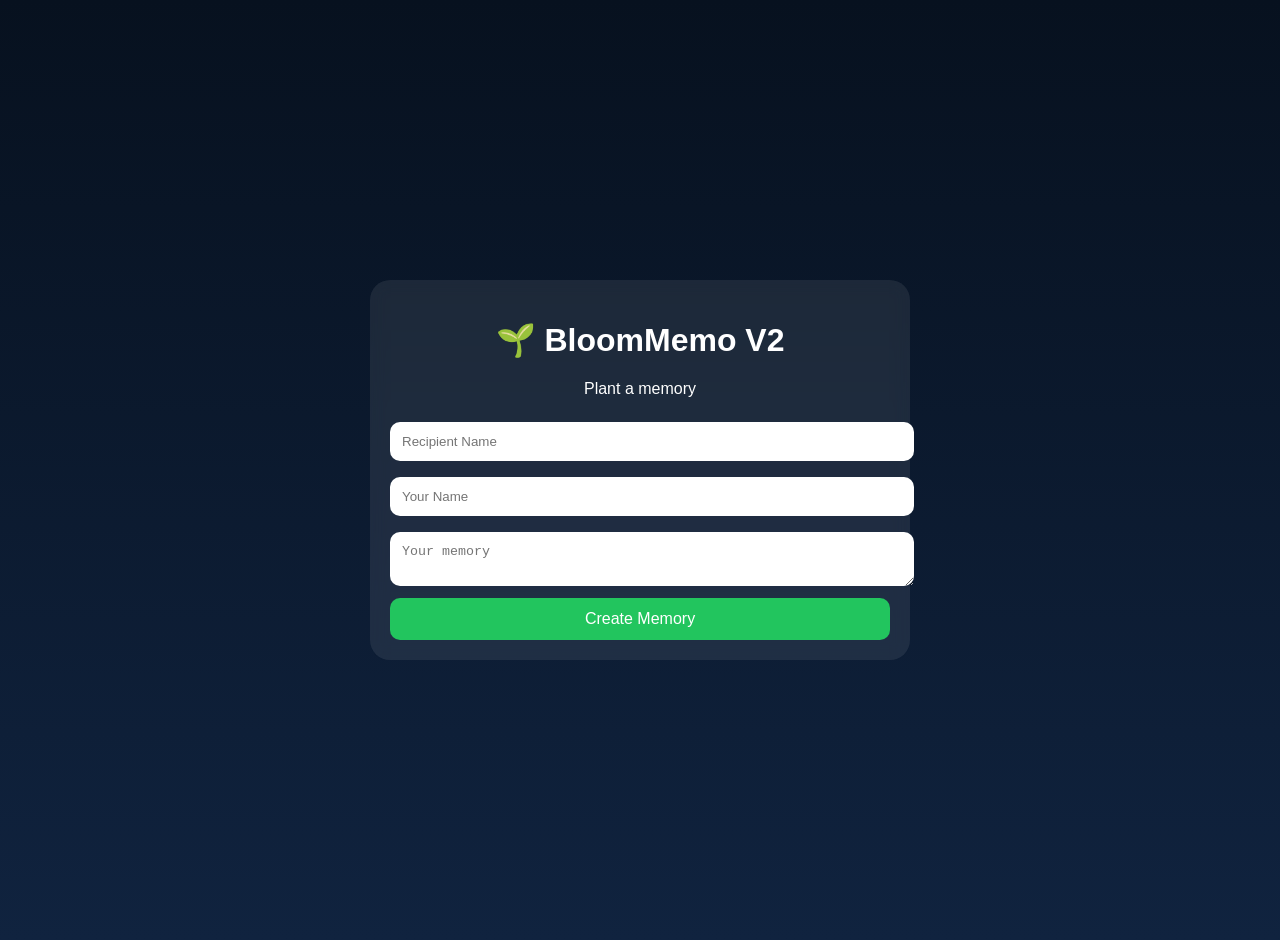
==== index.html @ ae324373 "Add files via upload" ====
<!DOCTYPE html>
<html lang="en">
<head>
<meta charset="UTF-8">
<meta name="viewport" content="width=device-width, initial-scale=1.0">
<title>BloomMemo V2</title>
<style>
body{
margin:0;font-family:Arial,sans-serif;
background:linear-gradient(#07111f,#10233f);
color:white;min-height:100vh;
display:flex;justify-content:center;align-items:center;
padding:20px;
}
.card{
width:100%;max-width:500px;
background:rgba(255,255,255,.08);
backdrop-filter:blur(8px);
padding:20px;border-radius:20px;
}
input,textarea{
width:100%;padding:12px;margin:8px 0;
border:none;border-radius:10px;
}
button{
width:100%;padding:12px;border:none;
border-radius:10px;background:#22c55e;
color:white;font-size:16px;cursor:pointer;
}
.center{text-align:center}
#garden{height:260px;position:relative;overflow:hidden}
#soil{
position:absolute;bottom:0;width:100%;
height:70px;background:#4a2f1d;border-radius:20px 20px 0 0;
}
#plant{
position:absolute;left:50%;bottom:70px;
transform:translateX(-50%);
font-size:30px;
}
.hidden{display:none}
.link{
background:#111;padding:10px;border-radius:10px;
word-break:break-all;margin:10px 0;
}
</style>
</head>
<body>
<div class="card" id="app"></div>

<script>
const app=document.getElementById("app");

function home(){
app.innerHTML=`
<h1 class="center">🌱 BloomMemo V2</h1>
<p class="center">Plant a memory</p>
<input id="to" placeholder="Recipient Name">
<input id="from" placeholder="Your Name">
<textarea id="msg" placeholder="Your memory"></textarea>
<button onclick="createMemory()">Create Memory</button>
`;
}

function createMemory(){
const data={
to:document.getElementById("to").value,
from:document.getElementById("from").value,
msg:document.getElementById("msg").value
};

const encoded=btoa(unescape(encodeURIComponent(JSON.stringify(data))));
const url=location.origin+location.pathname+"?m="+encoded;

app.innerHTML=`
<h2>🌸 Memory Created</h2>
<div class="link">${url}</div>
<button onclick="navigator.clipboard.writeText('${url}')">Copy Link</button>
<p>Host this file on Netlify/GitHub Pages for public sharing.</p>
`;
}

function showMemory(data){
app.innerHTML=`
<div id="garden">
<div id="plant">🌰</div>
<div id="soil"></div>
</div>
<h2 class="center">A memory for ${data.to}</h2>
<p class="center">From ${data.from}</p>
<button id="revealBtn" class="hidden" onclick="reveal()">💌 Reveal Memory</button>
<div id="memory"></div>
`;

const plant=document.getElementById("plant");
const btn=document.getElementById("revealBtn");

setTimeout(()=>{plant.innerHTML="🌱";plant.style.fontSize="40px";},1000);
setTimeout(()=>{plant.innerHTML="🌿";plant.style.fontSize="55px";},2200);
setTimeout(()=>{plant.innerHTML="🌷";plant.style.fontSize="70px";},3500);
setTimeout(()=>{plant.innerHTML="🌸";plant.style.fontSize="90px";},5000);
setTimeout(()=>{btn.classList.remove("hidden");},5500);

window.reveal=function(){
let visits=Number(localStorage.getItem("bloommemo_visits")||0)+1;
localStorage.setItem("bloommemo_visits",visits);

document.getElementById("memory").innerHTML=`
<div style="margin-top:15px;padding:15px;background:rgba(255,255,255,.1);border-radius:12px">
<h3>💌 Memory</h3>
<p>${data.msg}</p>
<p><b>Visitors:</b> ${visits}</p>
<button onclick="water()">💧 Water Memory</button>
<div id="waterLevel"></div>
</div>`;
}

window.water=function(){
let water=Number(localStorage.getItem("water")||0)+1;
localStorage.setItem("water",water);
document.getElementById("waterLevel").innerHTML=
"Growth Level: "+water+" 💧";
}
}

const params=new URLSearchParams(location.search);
if(params.get("m")){
const data=JSON.parse(decodeURIComponent(escape(atob(params.get("m")))));
showMemory(data);
}else{
home();
}
</script>
</body>
</html>
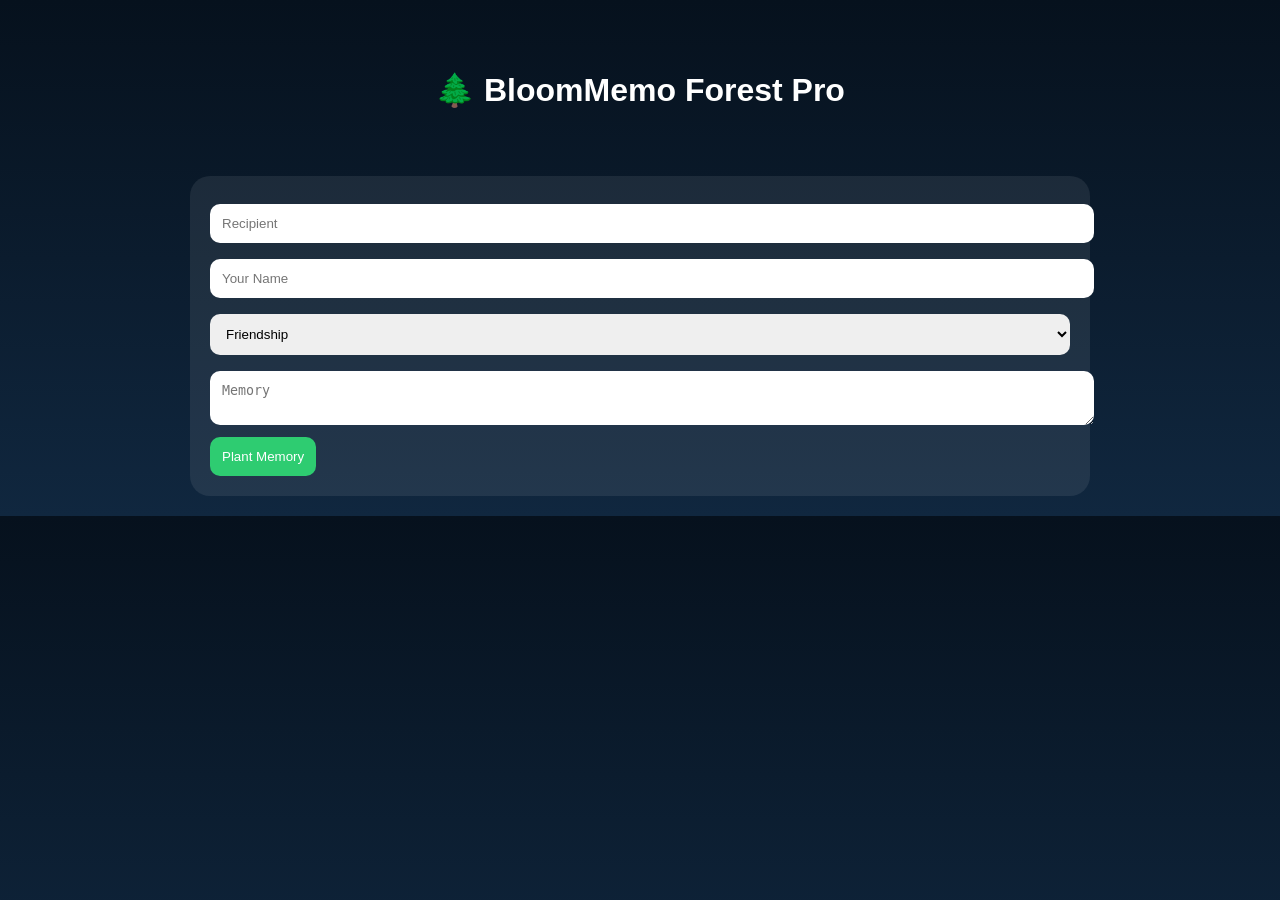
==== commit 8e7ad386: "Add files via upload updated" ====
--- a/index.html
+++ b/index.html
@@ -1,135 +1,41 @@
 <!DOCTYPE html>
-<html lang="en">
-<head>
-<meta charset="UTF-8">
-<meta name="viewport" content="width=device-width, initial-scale=1.0">
-<title>BloomMemo V2</title>
+<html><head><meta charset='UTF-8'><meta name='viewport' content='width=device-width,initial-scale=1'>
+<title>BloomMemo Forest Pro</title>
 <style>
-body{
-margin:0;font-family:Arial,sans-serif;
-background:linear-gradient(#07111f,#10233f);
-color:white;min-height:100vh;
-display:flex;justify-content:center;align-items:center;
-padding:20px;
+body{margin:0;font-family:Arial;background:linear-gradient(#06111d,#10273f);color:white}
+.container{max-width:900px;margin:auto;padding:20px}
+.card{background:rgba(255,255,255,.08);padding:20px;border-radius:20px;margin-top:15px}
+input,textarea,select{width:100%;padding:12px;margin:8px 0;border-radius:10px;border:none}
+button{padding:12px;border:none;border-radius:10px;background:#2ecc71;color:white}
+.hero{text-align:center;padding:30px}
+.grow{font-size:90px;text-align:center}
+.link{background:#111;padding:10px;border-radius:10px;word-break:break-all}
+</style></head>
+<body><div class='container' id='app'></div>
+<script>
+const app=document.getElementById('app');
+function home(){
+app.innerHTML=`<div class='hero'><h1>🌲 BloomMemo Forest Pro</h1></div>
+<div class='card'>
+<input id='to' placeholder='Recipient'>
+<input id='from' placeholder='Your Name'>
+<select id='cat'><option>Friendship</option><option>Love</option><option>Family</option></select>
+<textarea id='msg' placeholder='Memory'></textarea>
+<button onclick='createMemory()'>Plant Memory</button></div>`;
 }
-.card{
-width:100%;max-width:500px;
-background:rgba(255,255,255,.08);
-backdrop-filter:blur(8px);
-padding:20px;border-radius:20px;
+function createMemory(){
+const d={to:to.value,from:from.value,cat:cat.value,msg:msg.value};
+const e=btoa(JSON.stringify(d));
+const url=location.origin+location.pathname+'?m='+e;
+app.innerHTML=`<div class='card'><h2>Share Link</h2><div class='link'>${url}</div></div>`;
 }
-input,textarea{
-width:100%;padding:12px;margin:8px 0;
-border:none;border-radius:10px;
+function memoryPage(d){
+app.innerHTML=`<div class='hero'><h1>Memory for ${d.to}</h1><p>${d.from}</p></div>
+<div class='card'><div id='plant' class='grow'>🌰</div><button id='r' style='display:none'>Reveal</button><div id='c'></div></div>`;
+const stages=['🌰','🌱','🌿','🌷','🌸','🌳']; let i=0;
+let t=setInterval(()=>{i++; if(i<stages.length){plant.innerHTML=stages[i]} else {clearInterval(t); r.style.display='inline-block';}},800);
+r.onclick=()=>{c.innerHTML='<div class="card"><h3>'+d.cat+'</h3><p>'+d.msg+'</p></div>';}
 }
-button{
-width:100%;padding:12px;border:none;
-border-radius:10px;background:#22c55e;
-color:white;font-size:16px;cursor:pointer;
-}
-.center{text-align:center}
-#garden{height:260px;position:relative;overflow:hidden}
-#soil{
-position:absolute;bottom:0;width:100%;
-height:70px;background:#4a2f1d;border-radius:20px 20px 0 0;
-}
-#plant{
-position:absolute;left:50%;bottom:70px;
-transform:translateX(-50%);
-font-size:30px;
-}
-.hidden{display:none}
-.link{
-background:#111;padding:10px;border-radius:10px;
-word-break:break-all;margin:10px 0;
-}
-</style>
-</head>
-<body>
-<div class="card" id="app"></div>
-
-<script>
-const app=document.getElementById("app");
-
-function home(){
-app.innerHTML=`
-<h1 class="center">🌱 BloomMemo V2</h1>
-<p class="center">Plant a memory</p>
-<input id="to" placeholder="Recipient Name">
-<input id="from" placeholder="Your Name">
-<textarea id="msg" placeholder="Your memory"></textarea>
-<button onclick="createMemory()">Create Memory</button>
-`;
-}
-
-function createMemory(){
-const data={
-to:document.getElementById("to").value,
-from:document.getElementById("from").value,
-msg:document.getElementById("msg").value
-};
-
-const encoded=btoa(unescape(encodeURIComponent(JSON.stringify(data))));
-const url=location.origin+location.pathname+"?m="+encoded;
-
-app.innerHTML=`
-<h2>🌸 Memory Created</h2>
-<div class="link">${url}</div>
-<button onclick="navigator.clipboard.writeText('${url}')">Copy Link</button>
-<p>Host this file on Netlify/GitHub Pages for public sharing.</p>
-`;
-}
-
-function showMemory(data){
-app.innerHTML=`
-<div id="garden">
-<div id="plant">🌰</div>
-<div id="soil"></div>
-</div>
-<h2 class="center">A memory for ${data.to}</h2>
-<p class="center">From ${data.from}</p>
-<button id="revealBtn" class="hidden" onclick="reveal()">💌 Reveal Memory</button>
-<div id="memory"></div>
-`;
-
-const plant=document.getElementById("plant");
-const btn=document.getElementById("revealBtn");
-
-setTimeout(()=>{plant.innerHTML="🌱";plant.style.fontSize="40px";},1000);
-setTimeout(()=>{plant.innerHTML="🌿";plant.style.fontSize="55px";},2200);
-setTimeout(()=>{plant.innerHTML="🌷";plant.style.fontSize="70px";},3500);
-setTimeout(()=>{plant.innerHTML="🌸";plant.style.fontSize="90px";},5000);
-setTimeout(()=>{btn.classList.remove("hidden");},5500);
-
-window.reveal=function(){
-let visits=Number(localStorage.getItem("bloommemo_visits")||0)+1;
-localStorage.setItem("bloommemo_visits",visits);
-
-document.getElementById("memory").innerHTML=`
-<div style="margin-top:15px;padding:15px;background:rgba(255,255,255,.1);border-radius:12px">
-<h3>💌 Memory</h3>
-<p>${data.msg}</p>
-<p><b>Visitors:</b> ${visits}</p>
-<button onclick="water()">💧 Water Memory</button>
-<div id="waterLevel"></div>
-</div>`;
-}
-
-window.water=function(){
-let water=Number(localStorage.getItem("water")||0)+1;
-localStorage.setItem("water",water);
-document.getElementById("waterLevel").innerHTML=
-"Growth Level: "+water+" 💧";
-}
-}
-
-const params=new URLSearchParams(location.search);
-if(params.get("m")){
-const data=JSON.parse(decodeURIComponent(escape(atob(params.get("m")))));
-showMemory(data);
-}else{
-home();
-}
-</script>
-</body>
-</html>
+const p=new URLSearchParams(location.search);
+if(p.get('m')) memoryPage(JSON.parse(atob(p.get('m')))); else home();
+</script></body></html>
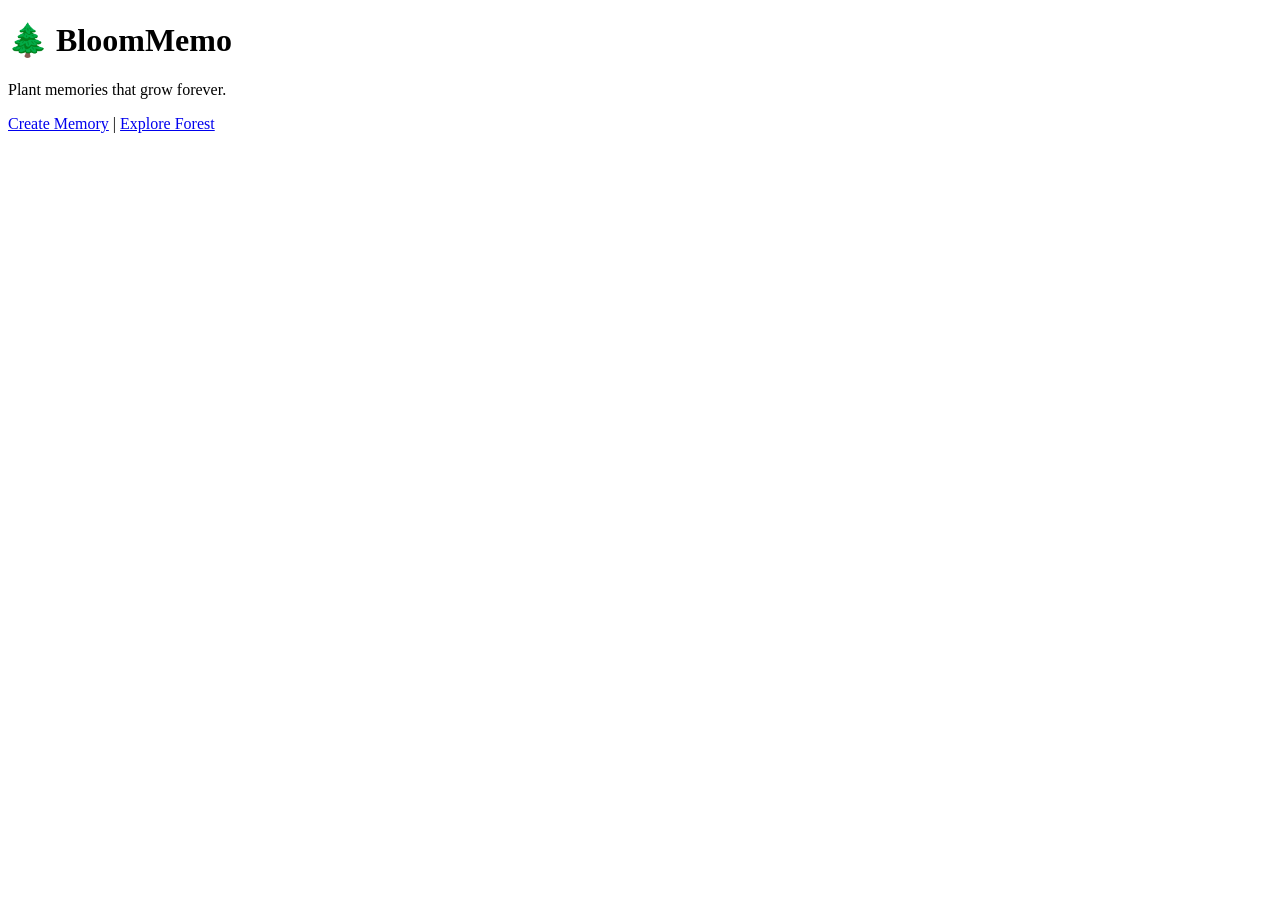
==== commit 8e403dc5: "some more changes" ====
--- a/index.html
+++ b/index.html
@@ -1,41 +1 @@
-<!DOCTYPE html>
-<html><head><meta charset='UTF-8'><meta name='viewport' content='width=device-width,initial-scale=1'>
-<title>BloomMemo Forest Pro</title>
-<style>
-body{margin:0;font-family:Arial;background:linear-gradient(#06111d,#10273f);color:white}
-.container{max-width:900px;margin:auto;padding:20px}
-.card{background:rgba(255,255,255,.08);padding:20px;border-radius:20px;margin-top:15px}
-input,textarea,select{width:100%;padding:12px;margin:8px 0;border-radius:10px;border:none}
-button{padding:12px;border:none;border-radius:10px;background:#2ecc71;color:white}
-.hero{text-align:center;padding:30px}
-.grow{font-size:90px;text-align:center}
-.link{background:#111;padding:10px;border-radius:10px;word-break:break-all}
-</style></head>
-<body><div class='container' id='app'></div>
-<script>
-const app=document.getElementById('app');
-function home(){
-app.innerHTML=`<div class='hero'><h1>🌲 BloomMemo Forest Pro</h1></div>
-<div class='card'>
-<input id='to' placeholder='Recipient'>
-<input id='from' placeholder='Your Name'>
-<select id='cat'><option>Friendship</option><option>Love</option><option>Family</option></select>
-<textarea id='msg' placeholder='Memory'></textarea>
-<button onclick='createMemory()'>Plant Memory</button></div>`;
-}
-function createMemory(){
-const d={to:to.value,from:from.value,cat:cat.value,msg:msg.value};
-const e=btoa(JSON.stringify(d));
-const url=location.origin+location.pathname+'?m='+e;
-app.innerHTML=`<div class='card'><h2>Share Link</h2><div class='link'>${url}</div></div>`;
-}
-function memoryPage(d){
-app.innerHTML=`<div class='hero'><h1>Memory for ${d.to}</h1><p>${d.from}</p></div>
-<div class='card'><div id='plant' class='grow'>🌰</div><button id='r' style='display:none'>Reveal</button><div id='c'></div></div>`;
-const stages=['🌰','🌱','🌿','🌷','🌸','🌳']; let i=0;
-let t=setInterval(()=>{i++; if(i<stages.length){plant.innerHTML=stages[i]} else {clearInterval(t); r.style.display='inline-block';}},800);
-r.onclick=()=>{c.innerHTML='<div class="card"><h3>'+d.cat+'</h3><p>'+d.msg+'</p></div>';}
-}
-const p=new URLSearchParams(location.search);
-if(p.get('m')) memoryPage(JSON.parse(atob(p.get('m')))); else home();
-</script></body></html>+<!DOCTYPE html><html><head><title>BloomMemo</title><link rel='stylesheet' href='css/style.css'></head><body><h1>🌲 BloomMemo</h1><p>Plant memories that grow forever.</p><a href='create.html'>Create Memory</a> | <a href='forest.html'>Explore Forest</a></body></html>
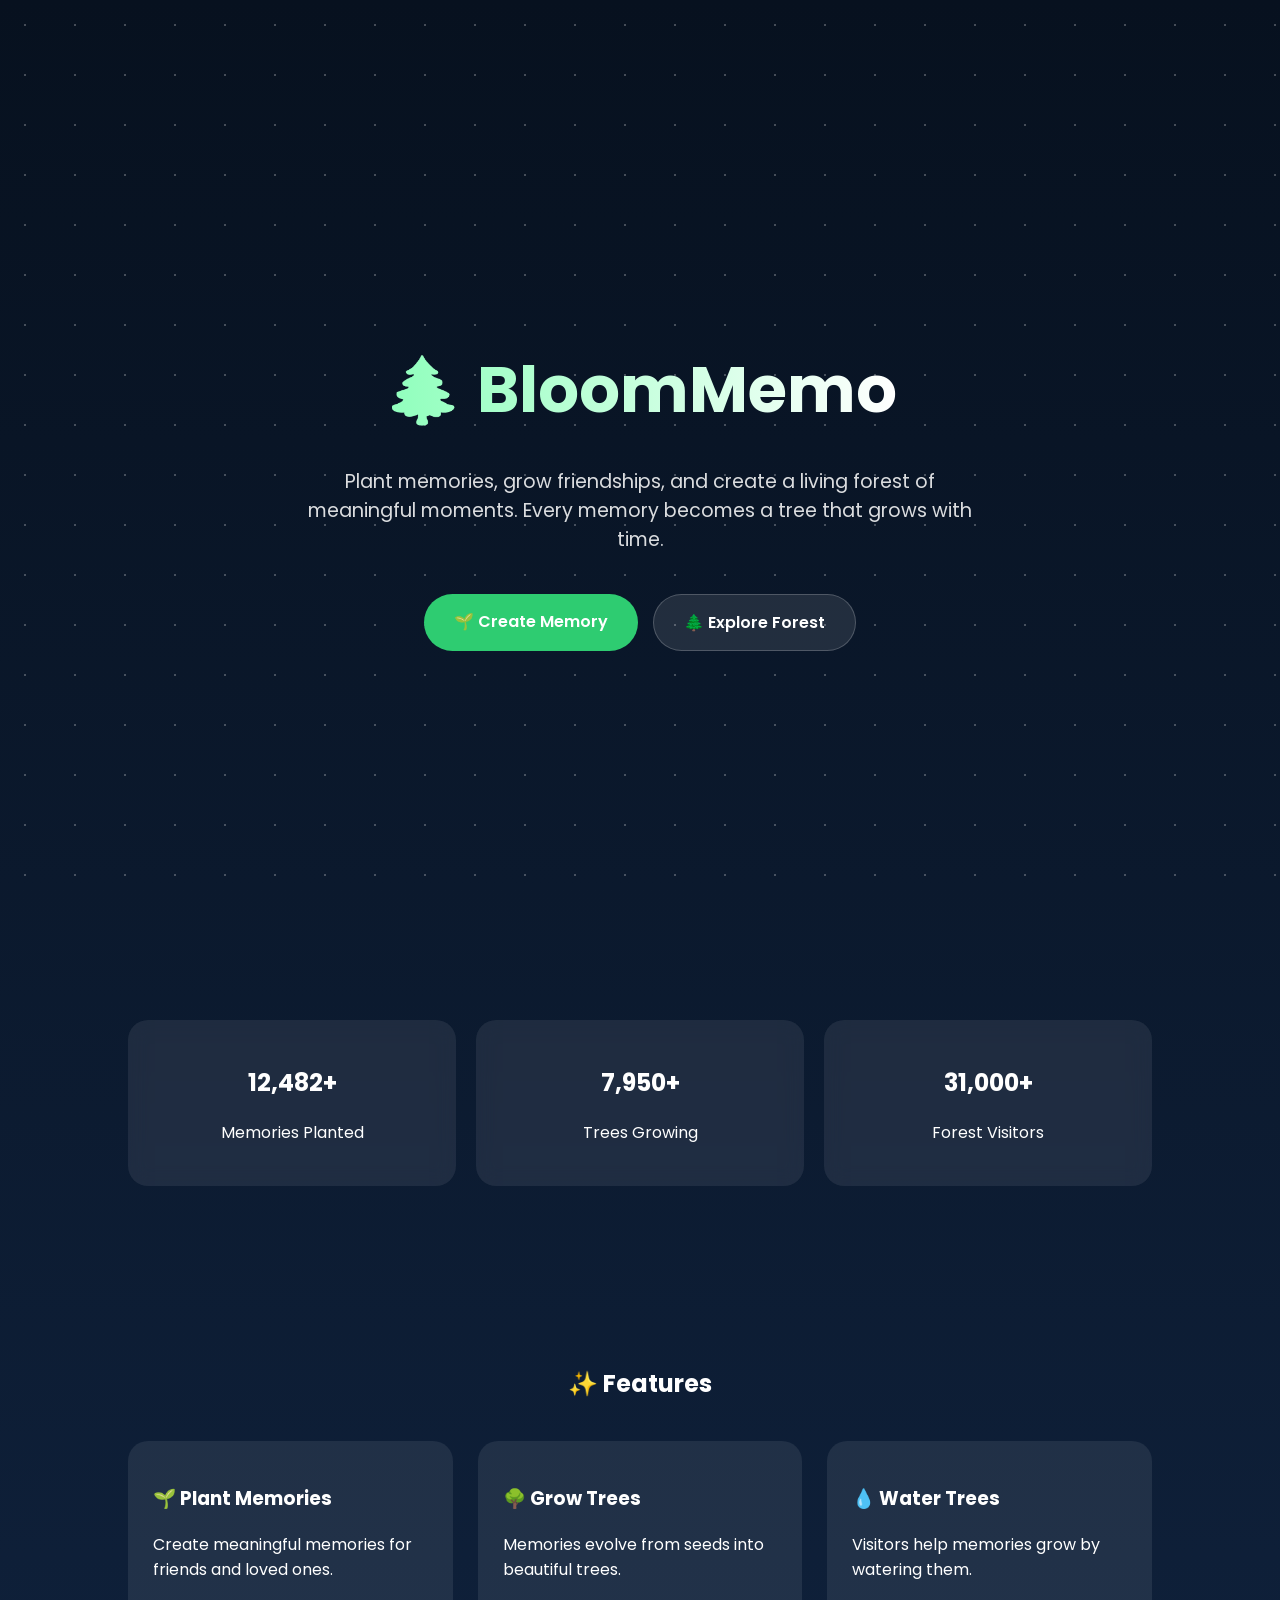
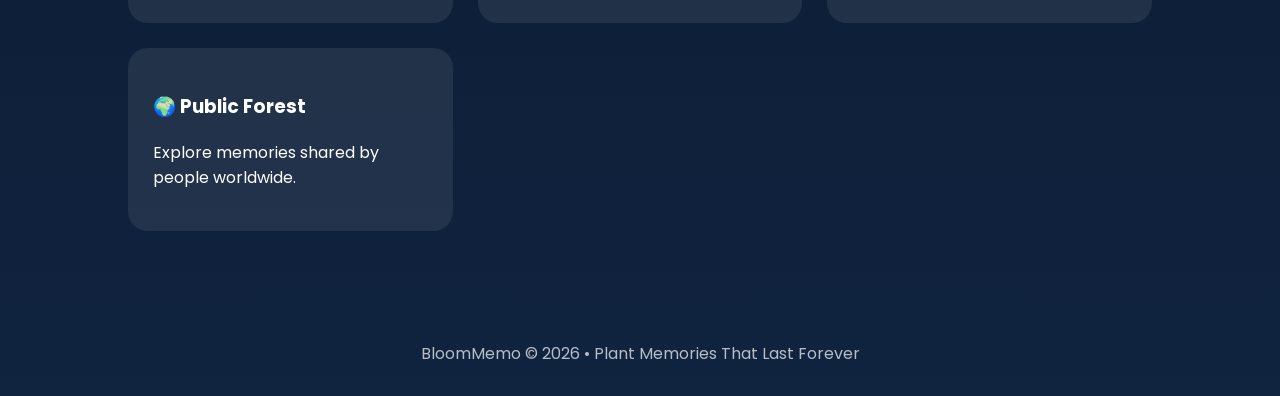
==== commit 73a2fa32: "Update index.html" ====
--- a/index.html
+++ b/index.html
@@ -1 +1,219 @@
-<!DOCTYPE html><html><head><title>BloomMemo</title><link rel='stylesheet' href='css/style.css'></head><body><h1>🌲 BloomMemo</h1><p>Plant memories that grow forever.</p><a href='create.html'>Create Memory</a> | <a href='forest.html'>Explore Forest</a></body></html>+<!DOCTYPE html>
+
+<html lang="en">
+
+<head>
+<meta charset="UTF-8">
+<meta name="viewport" content="width=device-width, initial-scale=1.0">
+
+<title>BloomMemo | Plant Memories That Grow Forever</title>
+
+<link rel="stylesheet" href="css/style.css">
+
+<link href="https://fonts.googleapis.com/css2?family=Poppins:wght@300;400;500;600;700&display=swap" rel="stylesheet">
+
+<style>
+
+body{
+margin:0;
+font-family:'Poppins',sans-serif;
+background:linear-gradient(180deg,#07111f,#10233f);
+color:white;
+overflow-x:hidden;
+}
+
+.hero{
+min-height:100vh;
+display:flex;
+flex-direction:column;
+justify-content:center;
+align-items:center;
+text-align:center;
+padding:20px;
+position:relative;
+}
+
+.hero h1{
+font-size:4rem;
+margin-bottom:10px;
+background:linear-gradient(90deg,#8fffbc,#ffffff);
+-webkit-background-clip:text;
+-webkit-text-fill-color:transparent;
+}
+
+.hero p{
+font-size:1.2rem;
+max-width:700px;
+opacity:.85;
+margin-bottom:40px;
+}
+
+.buttons{
+display:flex;
+gap:15px;
+flex-wrap:wrap;
+justify-content:center;
+}
+
+.btn{
+padding:15px 30px;
+border-radius:50px;
+text-decoration:none;
+font-weight:600;
+transition:.3s;
+}
+
+.primary{
+background:#2ecc71;
+color:white;
+}
+
+.secondary{
+background:rgba(255,255,255,.1);
+color:white;
+border:1px solid rgba(255,255,255,.2);
+}
+
+.btn:hover{
+transform:translateY(-4px);
+}
+
+.stats{
+display:grid;
+grid-template-columns:repeat(auto-fit,minmax(200px,1fr));
+gap:20px;
+padding:80px 10%;
+}
+
+.stat-card{
+background:rgba(255,255,255,.08);
+backdrop-filter:blur(10px);
+padding:25px;
+border-radius:20px;
+text-align:center;
+}
+
+.features{
+padding:80px 10%;
+}
+
+.features h2{
+text-align:center;
+margin-bottom:40px;
+}
+
+.feature-grid{
+display:grid;
+grid-template-columns:repeat(auto-fit,minmax(250px,1fr));
+gap:25px;
+}
+
+.feature{
+background:rgba(255,255,255,.08);
+padding:25px;
+border-radius:20px;
+}
+
+footer{
+text-align:center;
+padding:30px;
+opacity:.7;
+}
+
+.stars{
+position:fixed;
+inset:0;
+pointer-events:none;
+opacity:.25;
+background-image:
+radial-gradient(white 1px,transparent 1px);
+background-size:50px 50px;
+}
+
+</style>
+
+</head>
+
+<body>
+
+<div class="stars"></div>
+
+<section class="hero">
+
+<h1>🌲 BloomMemo</h1>
+
+<p>
+Plant memories, grow friendships, and create a living forest of meaningful moments.
+Every memory becomes a tree that grows with time.
+</p>
+
+<div class="buttons">
+
+<a href="create.html" class="btn primary">
+🌱 Create Memory
+</a>
+
+<a href="forest.html" class="btn secondary">
+🌲 Explore Forest
+</a>
+
+</div>
+
+</section>
+
+<section class="stats">
+
+<div class="stat-card">
+<h2>12,482+</h2>
+<p>Memories Planted</p>
+</div>
+
+<div class="stat-card">
+<h2>7,950+</h2>
+<p>Trees Growing</p>
+</div>
+
+<div class="stat-card">
+<h2>31,000+</h2>
+<p>Forest Visitors</p>
+</div>
+
+</section>
+
+<section class="features">
+
+<h2>✨ Features</h2>
+
+<div class="feature-grid">
+
+<div class="feature">
+<h3>🌱 Plant Memories</h3>
+<p>Create meaningful memories for friends and loved ones.</p>
+</div>
+
+<div class="feature">
+<h3>🌳 Grow Trees</h3>
+<p>Memories evolve from seeds into beautiful trees.</p>
+</div>
+
+<div class="feature">
+<h3>💧 Water Trees</h3>
+<p>Visitors help memories grow by watering them.</p>
+</div>
+
+<div class="feature">
+<h3>🌍 Public Forest</h3>
+<p>Explore memories shared by people worldwide.</p>
+</div>
+
+</div>
+
+</section>
+
+<footer>
+BloomMemo © 2026 • Plant Memories That Last Forever
+</footer>
+
+</body>
+
+</html>
